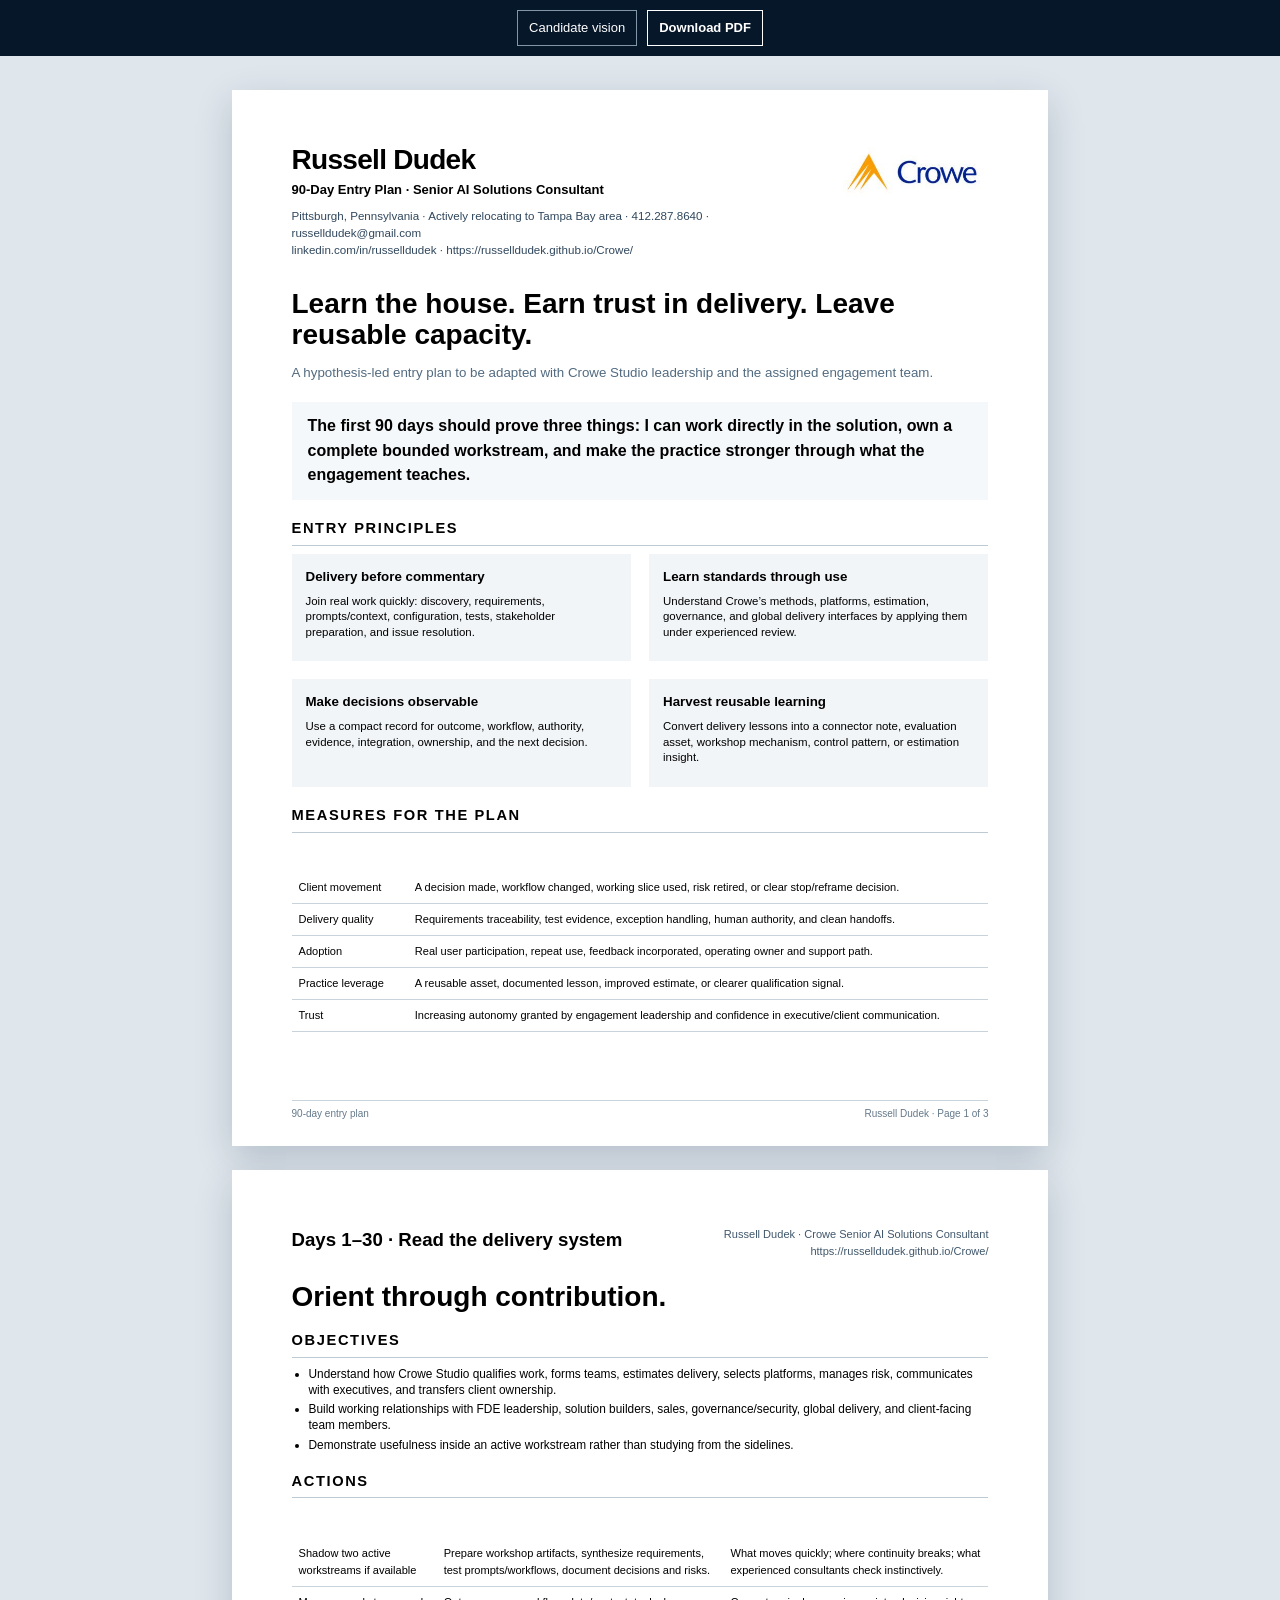
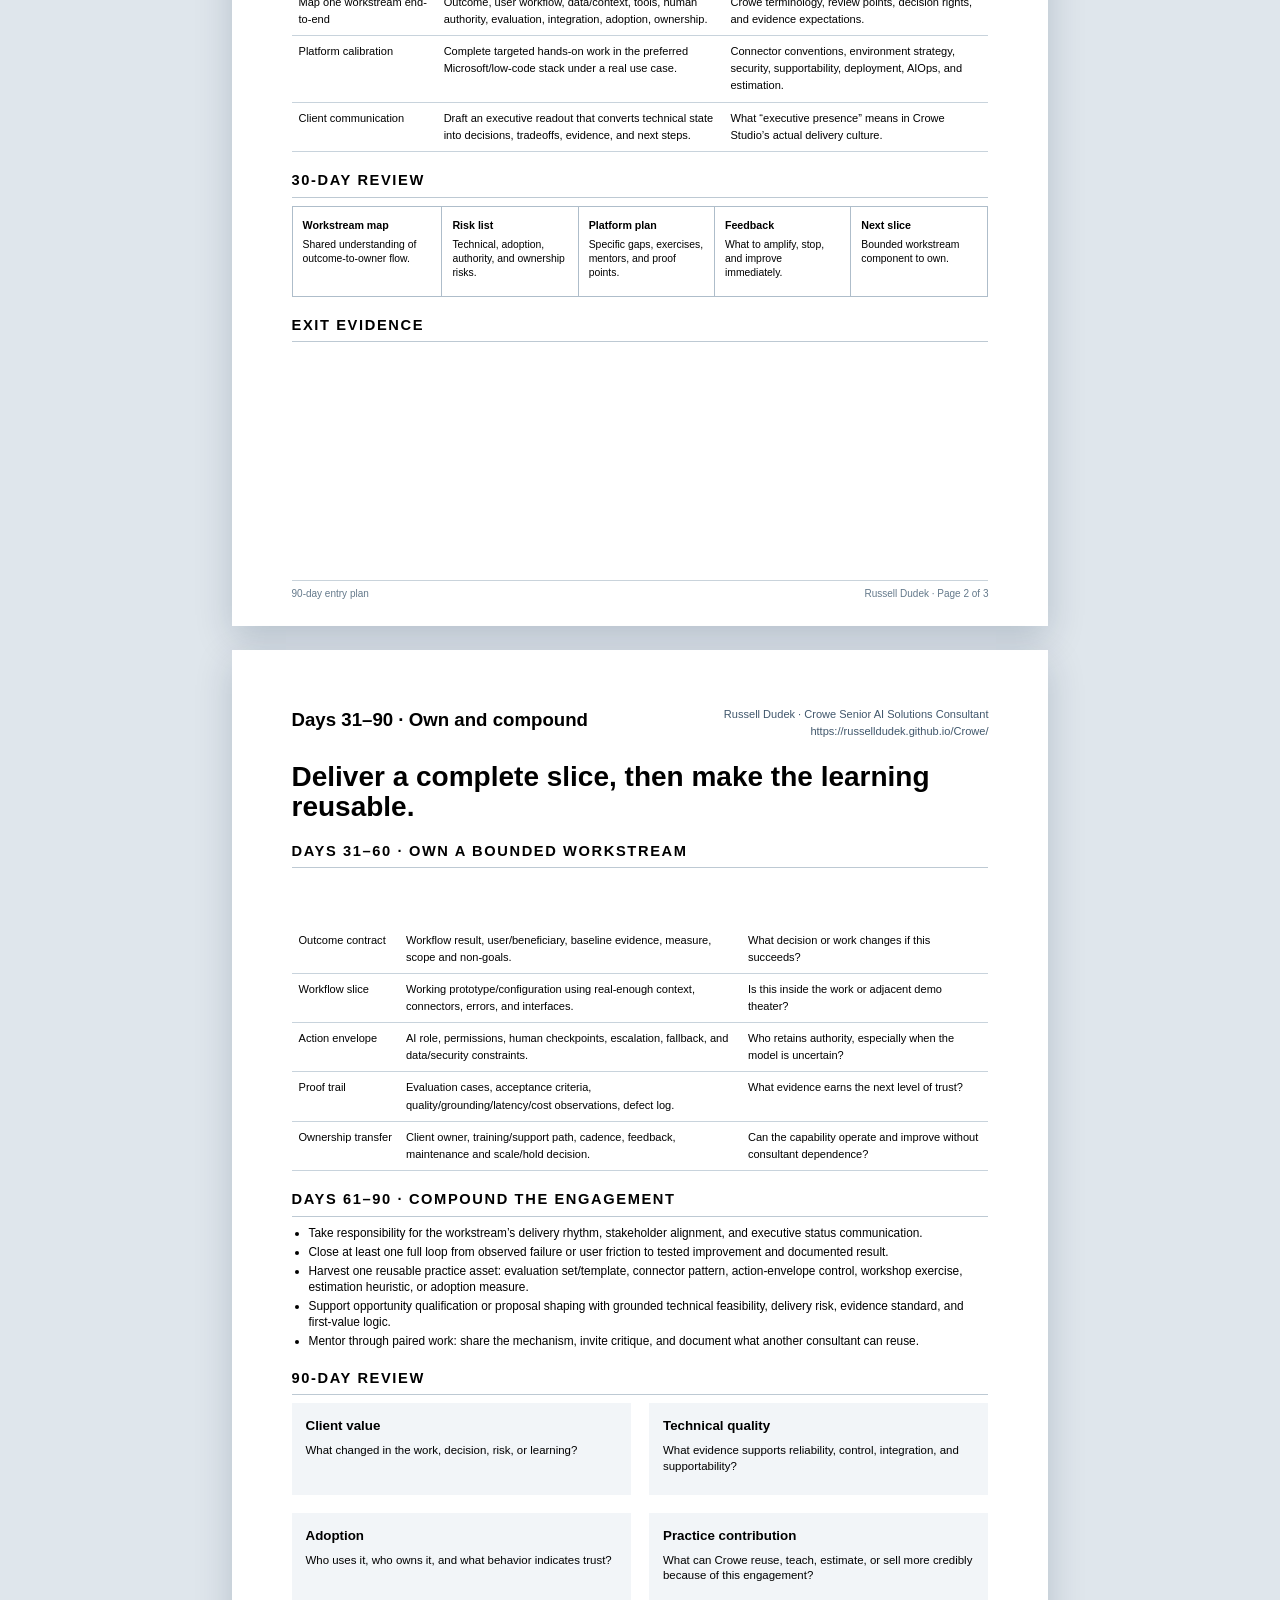
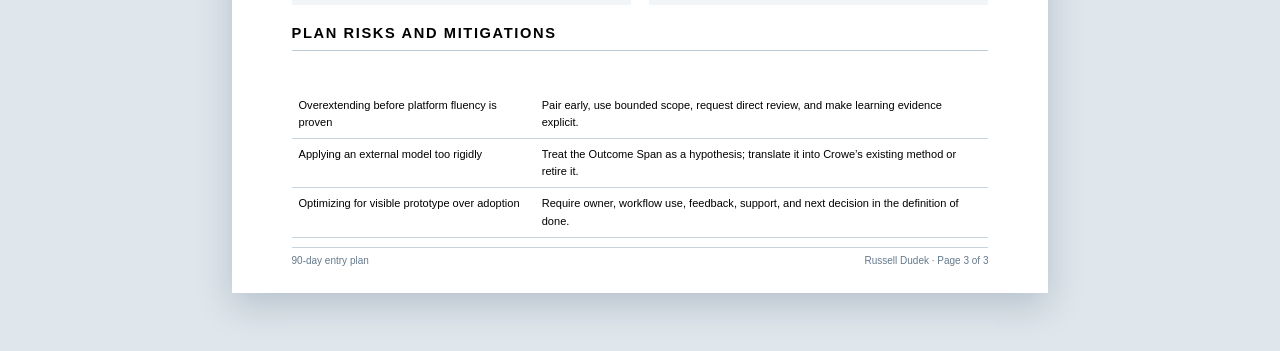
==== 90-day-plan.html @ af426964 "Publish 90-day entry plan" ====
<!doctype html><html lang="en"><head><meta charset="utf-8"><meta name="viewport" content="width=device-width,initial-scale=1"><title>Crowe 90-Day Entry Plan · Russell Dudek</title><link rel="stylesheet" href="styles.css"></head><body class="doc-body"><nav class="doc-actions" aria-label="Document actions"><a href="index.html">Candidate vision</a><a class="primary" href="docs/Russell-Dudek-Crowe-90-Day-Plan.pdf" download>Download PDF</a></nav><main class="document-stack"><section class="print-page page-dark-corner"><header class="doc-header"><div><div class="doc-name">Russell Dudek</div><div class="doc-identity">90-Day Entry Plan · Senior AI Solutions Consultant</div><div class="doc-contact">Pittsburgh, Pennsylvania · Actively relocating to Tampa Bay area · <a href="tel:+14122878640">412.287.8640</a> · <a href="mailto:russelldudek@gmail.com">russelldudek@gmail.com</a><br><a href="https://www.linkedin.com/in/russelldudek">linkedin.com/in/russelldudek</a> · <a href="https://russelldudek.github.io/Crowe/">https://russelldudek.github.io/Crowe/</a></div></div><img class="doc-logo" src="assets/brand/crowe-wordmark.svg" alt="Crowe"></header><h1 class="document-title">Learn the house. Earn trust in delivery. Leave reusable capacity.</h1><p class="document-subtitle">A hypothesis-led entry plan to be adapted with Crowe Studio leadership and the assigned engagement team.</p><div class="pull-quote">The first 90 days should prove three things: I can work directly in the solution, own a complete bounded workstream, and make the practice stronger through what the engagement teaches.</div><section class="doc-section"><h2>Entry principles</h2><div class="brief-grid"><div class="brief-card"><h3>Delivery before commentary</h3><p>Join real work quickly: discovery, requirements, prompts/context, configuration, tests, stakeholder preparation, and issue resolution.</p></div><div class="brief-card"><h3>Learn standards through use</h3><p>Understand Crowe’s methods, platforms, estimation, governance, and global delivery interfaces by applying them under experienced review.</p></div><div class="brief-card"><h3>Make decisions observable</h3><p>Use a compact record for outcome, workflow, authority, evidence, integration, ownership, and the next decision.</p></div><div class="brief-card"><h3>Harvest reusable learning</h3><p>Convert delivery lessons into a connector note, evaluation asset, workshop mechanism, control pattern, or estimation insight.</p></div></div></section><section class="doc-section"><h2>Measures for the plan</h2><table class="doc-table"><tr><th>Measure category</th><th>What I would seek to observe</th></tr><tr><td>Client movement</td><td>A decision made, workflow changed, working slice used, risk retired, or clear stop/reframe decision.</td></tr><tr><td>Delivery quality</td><td>Requirements traceability, test evidence, exception handling, human authority, and clean handoffs.</td></tr><tr><td>Adoption</td><td>Real user participation, repeat use, feedback incorporated, operating owner and support path.</td></tr><tr><td>Practice leverage</td><td>A reusable asset, documented lesson, improved estimate, or clearer qualification signal.</td></tr><tr><td>Trust</td><td>Increasing autonomy granted by engagement leadership and confidence in executive/client communication.</td></tr></table></section><footer class="page-footer"><span>90-day entry plan</span><span>Russell Dudek · Page 1 of 3</span></footer></section><section class="print-page"><div class="continuation-header"><strong>Days 1–30 · Read the delivery system</strong><span>Russell Dudek · Crowe Senior AI Solutions Consultant<br>https://russelldudek.github.io/Crowe/</span></div><h1 class="document-title">Orient through contribution.</h1><section class="doc-section"><h2>Objectives</h2><ul><li>Understand how Crowe Studio qualifies work, forms teams, estimates delivery, selects platforms, manages risk, communicates with executives, and transfers client ownership.</li><li>Build working relationships with FDE leadership, solution builders, sales, governance/security, global delivery, and client-facing team members.</li><li>Demonstrate usefulness inside an active workstream rather than studying from the sidelines.</li></ul></section><section class="doc-section"><h2>Actions</h2><table class="doc-table"><tr><th>Work</th><th>Direct contribution</th><th>Learning captured</th></tr><tr><td>Shadow two active workstreams if available</td><td>Prepare workshop artifacts, synthesize requirements, test prompts/workflows, document decisions and risks.</td><td>What moves quickly; where continuity breaks; what experienced consultants check instinctively.</td></tr><tr><td>Map one workstream end-to-end</td><td>Outcome, user workflow, data/context, tools, human authority, evaluation, integration, adoption, ownership.</td><td>Crowe terminology, review points, decision rights, and evidence expectations.</td></tr><tr><td>Platform calibration</td><td>Complete targeted hands-on work in the preferred Microsoft/low-code stack under a real use case.</td><td>Connector conventions, environment strategy, security, supportability, deployment, AIOps, and estimation.</td></tr><tr><td>Client communication</td><td>Draft an executive readout that converts technical state into decisions, tradeoffs, evidence, and next steps.</td><td>What “executive presence” means in Crowe Studio’s actual delivery culture.</td></tr></table></section><section class="doc-section"><h2>30-day review</h2><div class="artifact-check"><div><strong>Workstream map</strong><p>Shared understanding of outcome-to-owner flow.</p></div><div><strong>Risk list</strong><p>Technical, adoption, authority, and ownership risks.</p></div><div><strong>Platform plan</strong><p>Specific gaps, exercises, mentors, and proof points.</p></div><div><strong>Feedback</strong><p>What to amplify, stop, and improve immediately.</p></div><div><strong>Next slice</strong><p>Bounded workstream component to own.</p></div></div></section><section class="doc-section"><h2>Exit evidence</h2><div class="decision-box"><strong>Ready to own a bounded slice.</strong><p>Engagement leadership agrees on scope, quality bar, stakeholders, platform support, evidence, and decision cadence.</p></div></section><footer class="page-footer"><span>90-day entry plan</span><span>Russell Dudek · Page 2 of 3</span></footer></section><section class="print-page plan-final"><div class="continuation-header"><strong>Days 31–90 · Own and compound</strong><span>Russell Dudek · Crowe Senior AI Solutions Consultant<br>https://russelldudek.github.io/Crowe/</span></div><h1 class="document-title">Deliver a complete slice, then make the learning reusable.</h1><section class="doc-section"><h2>Days 31–60 · Own a bounded workstream</h2><table class="doc-table"><tr><th>Outcome Span element</th><th>Deliverable</th><th>Review question</th></tr><tr><td>Outcome contract</td><td>Workflow result, user/beneficiary, baseline evidence, measure, scope and non-goals.</td><td>What decision or work changes if this succeeds?</td></tr><tr><td>Workflow slice</td><td>Working prototype/configuration using real-enough context, connectors, errors, and interfaces.</td><td>Is this inside the work or adjacent demo theater?</td></tr><tr><td>Action envelope</td><td>AI role, permissions, human checkpoints, escalation, fallback, and data/security constraints.</td><td>Who retains authority, especially when the model is uncertain?</td></tr><tr><td>Proof trail</td><td>Evaluation cases, acceptance criteria, quality/grounding/latency/cost observations, defect log.</td><td>What evidence earns the next level of trust?</td></tr><tr><td>Ownership transfer</td><td>Client owner, training/support path, cadence, feedback, maintenance and scale/hold decision.</td><td>Can the capability operate and improve without consultant dependence?</td></tr></table></section><section class="doc-section"><h2>Days 61–90 · Compound the engagement</h2><ul><li>Take responsibility for the workstream’s delivery rhythm, stakeholder alignment, and executive status communication.</li><li>Close at least one full loop from observed failure or user friction to tested improvement and documented result.</li><li>Harvest one reusable practice asset: evaluation set/template, connector pattern, action-envelope control, workshop exercise, estimation heuristic, or adoption measure.</li><li>Support opportunity qualification or proposal shaping with grounded technical feasibility, delivery risk, evidence standard, and first-value logic.</li><li>Mentor through paired work: share the mechanism, invite critique, and document what another consultant can reuse.</li></ul></section><section class="doc-section"><h2>90-day review</h2><div class="brief-grid"><div class="brief-card"><h3>Client value</h3><p>What changed in the work, decision, risk, or learning?</p></div><div class="brief-card"><h3>Technical quality</h3><p>What evidence supports reliability, control, integration, and supportability?</p></div><div class="brief-card"><h3>Adoption</h3><p>Who uses it, who owns it, and what behavior indicates trust?</p></div><div class="brief-card"><h3>Practice contribution</h3><p>What can Crowe reuse, teach, estimate, or sell more credibly because of this engagement?</p></div></div></section><section class="doc-section"><h2>Plan risks and mitigations</h2><table class="doc-table"><tr><th>Risk</th><th>Mitigation</th></tr><tr><td>Overextending before platform fluency is proven</td><td>Pair early, use bounded scope, request direct review, and make learning evidence explicit.</td></tr><tr><td>Applying an external model too rigidly</td><td>Treat the Outcome Span as a hypothesis; translate it into Crowe’s existing method or retire it.</td></tr><tr><td>Optimizing for visible prototype over adoption</td><td>Require owner, workflow use, feedback, support, and next decision in the definition of done.</td></tr></table></section><footer class="page-footer"><span>90-day entry plan</span><span>Russell Dudek · Page 3 of 3</span></footer></section></main></body></html>
---- styles.css ----
:root{--d:var(--crowe-indigo-dark);--a:var(--crowe-amber-core);--i:var(--crowe-indigo-core);--s:var(--campaign-signal);--m:var(--muted);--l:var(--line)}@import url('brand-tokens.css');*{box-sizing:border-box}html{scroll-behavior:smooth}body{margin:0;font-family:"Helvetica Neue",Helvetica,Arial,sans-serif;color:var(--ink);background:var(--paper);line-height:1.55}a{color:inherit}img{max-width:100%}button,a{outline-offset:4px}.sr-only{position:absolute;width:1px;height:1px;padding:0;margin:-1px;overflow:hidden;clip:rect(0,0,0,0);white-space:nowrap;border:0}.site-header{position:sticky;top:0;z-index:20;background:rgba(1,30,65,.96);color:#fff;border-bottom:1px solid rgba(255,255,255,.14)}.header-inner{max-width:1180px;margin:auto;display:flex;align-items:center;justify-content:space-between;padding:14px 24px;gap:24px}.brand-mini{display:flex;align-items:center;gap:12px;text-decoration:none;font-weight:700}.brand-mini img{width:116px;height:40px;object-fit:contain;background:#fff;padding:5px}.brand-mini span{font-size:12px;letter-spacing:.08em;text-transform:uppercase;color:#dbe7f1}.nav-toggle{display:none;background:none;border:1px solid rgba(255,255,255,.35);color:#fff;padding:8px 10px;font:inherit}.site-nav{display:flex;gap:20px;align-items:center}.site-nav a{text-decoration:none;font-size:14px;color:#e8f0f7}.site-nav a:hover,.site-nav a:focus{color:var(--a)}.hero{background:var(--d);color:#fff;min-height:720px;position:relative;overflow:hidden}.hero:before{content:"";position:absolute;inset:0;background:linear-gradient(115deg,rgba(84,192,232,.08),transparent 45%),repeating-linear-gradient(135deg,transparent 0 70px,rgba(255,255,255,.025) 70px 72px)}.hero-inner{position:relative;max-width:1180px;margin:auto;padding:58px 24px 82px;display:grid;grid-template-columns:1fr 1.18fr;gap:66px;align-items:center}.company-lockup{display:inline-flex;align-items:center;gap:16px;background:#fff;padding:10px 14px 10px 10px;color:var(--d);margin-bottom:34px}.company-lockup img{width:156px;height:52px;object-fit:contain}.company-lockup small{display:block;border-left:1px solid #d9e1e7;padding-left:16px;max-width:170px;font-size:11px;line-height:1.3;text-transform:uppercase;letter-spacing:.08em}.hero h1{font-size:clamp(44px,5.5vw,78px);line-height:.98;letter-spacing:-.045em;margin:0 0 24px;max-width:750px}.hero h1 em{font-style:normal;color:var(--a)}.hero-lead{font-size:20px;max-width:660px;color:#dfeaf3;margin:0 0 30px}.hero-thesis{border-left:4px solid var(--a);padding:2px 0 2px 20px;font-weight:700;max-width:600px}.hero-cue{display:inline-flex;margin-top:32px;text-decoration:none;border-bottom:2px solid var(--a);padding-bottom:5px;font-weight:700}.hero-cue:hover{color:var(--a)}.span-scene{position:relative;min-height:470px;padding:28px 12px 24px}.span-title{font-size:12px;letter-spacing:.16em;text-transform:uppercase;color:#9fb5c8;margin-bottom:40px}.bridge{position:relative;height:300px}.bridge-deck{position:absolute;left:3%;right:3%;top:104px;height:18px;background:var(--a);clip-path:polygon(0 40%,93% 0,100% 50%,93% 100%,0 60%);box-shadow:0 0 38px rgba(245,168,0,.28)}.bridge-deck:after{content:"Evidence travels with the work";position:absolute;left:18px;top:-31px;color:#fff;font-size:12px;letter-spacing:.05em}.bridge-foundation{position:absolute;left:8%;right:8%;bottom:35px;height:8px;background:#315172}.bridge-foundation:after{content:"Integration foundation:data · APIs · connectors · security";position:absolute;top:14px;left:0;right:0;text-align:center;color:#9fb5c8;font-size:11px}.pier{position:absolute;top:121px;width:18%;height:116px;border-left:4px solid var(--s);border-right:4px solid var(--s);clip-path:polygon(9% 0,91% 0,76% 100%,24% 100%);background:linear-gradient(90deg,rgba(142,230,207,.05),rgba(142,230,207,.16),rgba(142,230,207,.05));transition:.35s opacity,.35s filter,.35s background}.pier:before{content:"";position:absolute;left:0;right:0;top:18px;border-top:1px solid rgba(142,230,207,.5)}.pier strong{position:absolute;left:50%;transform:translateX(-50%);top:46px;font-size:12px;letter-spacing:.08em;text-transform:uppercase;white-space:nowrap}.pier-1{left:7%}.pier-2{left:29%}.pier-3{left:51%}.pier-4{left:73%}.signal{position:absolute;top:88px;left:3%;width:22px;height:22px;border-radius:50%;background:#fff;border:6px solid var(--a);box-shadow:0 0 0 6px rgba(245,168,0,.15);animation:crossSpan 8s cubic-bezier(.45,0,.2,1) infinite}.signal:after{content:"client value";position:absolute;left:-24px;top:-29px;width:80px;font-size:10px;color:#fff;text-align:center;letter-spacing:.05em}.span-caption{position:absolute;left:8%;right:8%;bottom:-8px;display:flex;justify-content:space-between;color:#d7e3ec;font-size:12px}.span-caption strong{color:var(--a)}@keyframes crossSpan{0%,8%{left:3%}23%{left:25%}43%{left:47%}63%{left:69%}83%,100%{left:93%}}.section{padding:96px 24px}.section.dark{background:var(--d);color:#fff}.section.mist{background:var(--mist)}.wrap{max-width:1180px;margin:auto}.section-kicker{font-size:12px;letter-spacing:.16em;text-transform:uppercase;color:var(--crowe-blue);font-weight:800;margin-bottom:14px}.dark .section-kicker{color:var(--a)}.section h2{font-size:clamp(34px,4.5vw,58px);line-height:1.05;letter-spacing:-.035em;margin:0 0 24px;max-width:900px}.section-intro{font-size:19px;max-width:800px;color:var(--m)}.dark .section-intro{color:#cbd9e5}.company-moment{margin-top:34px;max-width:930px;border-left:6px solid var(--a);background:#f4f7fa;padding:22px 24px}.company-moment strong{display:block;color:var(--i);font-size:18px;margin-bottom:6px}.company-moment p{margin:0;color:var(--m);font-size:16px}.moment-sources{display:flex;flex-wrap:wrap;gap:18px;margin-top:12px}.moment-sources a{font-size:13px;font-weight:800;color:var(--i)}.tension-line{display:grid;grid-template-columns:1.2fr 1fr 1fr;gap:0;margin-top:52px;border-top:1px solid var(--l)}.tension-line>div{padding:28px 28px 28px 0;border-bottom:1px solid var(--l)}.tension-line>div+div{padding-left:28px;border-left:1px solid var(--l)}.tension-line h3{font-size:18px;margin:0 0 7px}.tension-line p{margin:0;color:var(--m)}.tension-line .tension-result{font-weight:800;color:var(--i)}.span-lab{margin-top:50px;display:grid;grid-template-columns:300px 1fr;gap:48px;align-items:start}.scenario-list{display:grid;gap:10px}.scenario-list button{appearance:none;text-align:left;background:#fff;border:1px solid #9eb0bf;padding:16px 18px;font:700 15px/1.3 inherit;color:var(--ink);cursor:pointer}.scenario-list button[aria-pressed="true"]{border-color:var(--crowe-amber-dark);box-shadow:inset 5px 0 var(--a);background:#fff9ea}.scenario-list button:hover{border-color:var(--i)}.reset-button{margin-top:14px;background:none;border:0;padding:8px 0;text-decoration:underline;color:var(--i);cursor:pointer}.lab-stage{background:var(--d);color:#fff;padding:34px;min-height:430px;position:relative}.mini-bridge{height:210px;position:relative;margin:10px 0 20px}.mini-deck{position:absolute;left:2%;right:2%;top:54px;height:12px;background:var(--a);clip-path:polygon(0 40%,93% 0,100% 50%,93% 100%,0 60%)}.mini-pier{position:absolute;top:66px;width:16%;height:88px;border:3px solid var(--s);border-top:0;clip-path:polygon(10% 0,90% 0,74% 100%,26% 100%);transition:.35s all}.mini-pier span{position:absolute;top:28px;left:50%;transform:translateX(-50%);font-size:10px;text-transform:uppercase;white-space:nowrap}.mp1{left:8%}.mp2{left:30%}.mp3{left:52%}.mp4{left:74%}.mini-foundation{position:absolute;left:8%;right:8%;bottom:22px;height:5px;background:#3f5e7c}.mini-signal{position:absolute;top:47px;left:2%;width:18px;height:18px;border-radius:50%;background:#fff;border:5px solid var(--a);transition:.6s left}.lab-stage[data-state="baseline"] .mini-signal{left:92%}.lab-stage[data-state="speed"] .mini-signal{left:48%}.lab-stage[data-state="agent"] .mini-signal{left:68%}.lab-stage[data-state="orphan"] .mini-signal{left:80%}.lab-stage[data-state="legacy"] .mini-signal{left:24%}.lab-stage[data-state="speed"] .mp3,.lab-stage[data-state="speed"] .mp4,.lab-stage[data-state="agent"] .mp3,.lab-stage[data-state="orphan"] .mp4,.lab-stage[data-state="legacy"] .mini-foundation{opacity:.28;filter:grayscale(1)}.lab-stage[data-state="agent"] .mp3{border-color:var(--crowe-coral)}.lab-stage[data-state="orphan"] .mp4{border-color:var(--crowe-coral)}.decision-readout{border-top:1px solid rgba(255,255,255,.22);padding-top:22px;display:grid;grid-template-columns:150px 1fr;gap:22px}.decision-label{font-size:11px;letter-spacing:.12em;text-transform:uppercase;color:#a8bbcb}.decision-status{font-size:25px;font-weight:800;line-height:1.1;color:var(--a)}.decision-copy{margin-top:9px;color:#d6e1ea}.model-strip{display:grid;grid-template-columns:repeat(5,1fr);margin-top:54px;border:1px solid #365473}.model-strip>div{padding:26px 22px;min-height:190px;border-right:1px solid #365473}.model-strip>div:last-child{border-right:0}.model-strip span{display:block;color:var(--a);font-size:12px;letter-spacing:.12em;margin-bottom:12px}.model-strip h3{margin:0 0 10px;font-size:17px}.model-strip p{font-size:14px;color:#c8d6e1;margin:0}.evidence-trail{margin-top:55px}.evidence-item{display:grid;grid-template-columns:180px 1fr 220px;gap:34px;padding:31px 0;border-top:1px solid var(--l);align-items:start}.evidence-item:last-child{border-bottom:1px solid var(--l)}.evidence-item .org{font-size:22px;font-weight:800;color:var(--i)}.evidence-item .work{font-size:17px}.evidence-item .transfer{font-size:14px;color:var(--m);border-left:4px solid var(--a);padding-left:18px}.claim-note{margin-top:30px;font-size:14px;color:var(--m);max-width:820px}.timeline{display:grid;grid-template-columns:repeat(3,1fr);margin-top:55px}.phase{padding:30px;border-left:1px solid #aebdca;position:relative}.phase:first-child{border-left:0}.phase:before{content:"";position:absolute;top:0;left:29px;width:42px;height:7px;background:var(--a)}.phase .days{font-size:12px;letter-spacing:.14em;text-transform:uppercase;color:var(--crowe-blue);font-weight:800}.phase h3{font-size:24px;margin:18px 0 13px}.phase ul{padding-left:18px}.phase li{margin:8px 0}.phase .exit{margin-top:24px;padding-top:18px;border-top:1px solid #c3ced7;font-weight:700}.questions{counter-reset:q;margin-top:46px}.question{counter-increment:q;display:grid;grid-template-columns:74px 1fr;gap:20px;border-top:1px solid #365473;padding:26px 0}.question:before{content:counter(q,decimal-leading-zero);font-size:31px;color:var(--a);font-weight:800}.question p{margin:0;font-size:19px}.objection-band{display:grid;grid-template-columns:1fr 1.3fr;gap:50px;align-items:start;margin-top:48px}.objection-band .risk{font-size:26px;line-height:1.3;font-weight:800}.objection-band .answer{border-left:5px solid var(--a);padding-left:28px;color:#d5e1ea}.cta-row{display:flex;flex-wrap:wrap;gap:12px;margin-top:38px}.button{display:inline-flex;align-items:center;justify-content:center;text-decoration:none;background:var(--a);color:var(--d);font-weight:800;padding:13px 18px;border:2px solid var(--a)}.button.secondary{background:transparent;color:#fff;border-color:#fff}.button.light-secondary{background:transparent;color:var(--d);border-color:var(--d)}.button:hover{transform:translateY(-1px)}.site-footer{background:#07172a;color:#c9d5df;padding:44px 24px}.footer-inner{max-width:1180px;margin:auto;display:grid;grid-template-columns:1fr auto;gap:30px}.footer-inner p{margin:0;max-width:800px;font-size:13px}.footer-links{display:flex;gap:18px;align-items:flex-start}.footer-links a{color:#fff}.doc-body{background:#dfe6ec}.doc-actions{position:sticky;top:0;z-index:20;background:#07172a;color:#fff;display:flex;justify-content:center;gap:10px;padding:10px 18px}.doc-actions a{font-size:13px;text-decoration:none;border:1px solid #8196a8;padding:7px 11px}.doc-actions a.primary{background:var(--a);border-color:var(--a);color:var(--d);font-weight:800}.document-stack{padding:34px 20px}.print-page{width:8.5in;min-height:11in;margin:0 auto 24px;background:#fff;box-shadow:0 12px 35px rgba(1,30,65,.19);position:relative;padding:.58in .62in .58in}.print-page.page-dark-corner:before{content:"";position:absolute;right:0;top:0;width:1.18in;height:1.18in;background:var(--d);clip-path:polygon(100% 0,100% 100%,0 0)}.doc-header{display:grid;grid-template-columns:1fr 155px;gap:22px;align-items:start;border-bottom:3px solid var(--d);padding-bottom:13px;margin-bottom:18px}.doc-name{font-size:28px;line-height:1;font-weight:900;letter-spacing:-.025em;color:var(--d)}.doc-identity{font-size:13px;font-weight:800;margin-top:6px;color:var(--i)}.doc-contact{font-size:8.7pt;line-height:1.45;margin-top:8px;color:#30475d}.doc-contact a{text-decoration:none}.doc-logo{width:145px;height:52px;object-fit:contain;justify-self:end}.doc-section{margin-top:17px}.doc-section h2{font-size:11pt;letter-spacing:.11em;text-transform:uppercase;color:var(--i);margin:0 0 8px;padding-bottom:5px;border-bottom:1px solid #bdc9d3}.doc-section h3{font-size:10.4pt;margin:0 0 4px}.doc-section p,.doc-section li{font-size:8.9pt;line-height:1.36}.doc-section p{margin:4px 0 8px}.doc-section ul{margin:5px 0 0;padding-left:17px}.doc-section li{margin:3px 0}.resume-summary{display:grid;grid-template-columns:1.55fr .8fr;gap:24px}.resume-summary .profile{font-size:9.3pt;line-height:1.44;margin:0}.capability-list{display:grid;grid-template-columns:1fr 1fr;gap:5px 10px}.capability-list span{font-size:8.3pt;font-weight:800;border-left:3px solid var(--a);padding-left:7px}.role-head{display:flex;justify-content:space-between;gap:15px;align-items:baseline}.role-title{font-size:10.5pt;font-weight:900}.role-meta{font-size:8.5pt;color:#445d72}.continuation-header{display:flex;justify-content:space-between;gap:14px;border-bottom:2px solid var(--d);padding-bottom:8px;margin-bottom:14px}.continuation-header strong{font-size:14pt;color:var(--d)}.continuation-header span{font-size:8.3pt;color:#40576c;text-align:right}.two-col{display:grid;grid-template-columns:1fr 1fr;gap:26px}.mini-grid{display:grid;grid-template-columns:repeat(2,1fr);gap:8px 18px}.mini-grid div{font-size:8.6pt}.credential-row{display:flex;flex-wrap:wrap;gap:7px}.credential-row span{font-size:8pt;border:1px solid #aab8c4;padding:4px 7px}.page-footer{position:absolute;left:.62in;right:.62in;bottom:.26in;border-top:1px solid #c9d3db;padding-top:5px;display:flex;justify-content:space-between;font-size:7.5pt;color:#64798b}.document-title{font-size:21pt;line-height:1.08;margin:10px 0 5px;color:var(--d)}.document-subtitle{font-size:10pt;color:#526b80;margin-bottom:18px}.letter-body{font-size:10.1pt;line-height:1.52}.letter-body p{margin:0 0 11px}.letter-signature{margin-top:16px}.pull-quote{border-left:5px solid var(--a);padding:12px 16px;background:#f5f8fa;font-size:12pt;font-weight:800;color:var(--d)}.brief-grid{display:grid;grid-template-columns:1fr 1fr;gap:18px}.brief-card{border-top:4px solid var(--a);padding:13px 14px;background:#f2f5f8}.brief-card h3{margin:0 0 6px;font-size:10pt}.brief-card p,.brief-card li{font-size:8.6pt}.brief-card ul{padding-left:17px;margin:5px 0}.doc-table{width:100%;border-collapse:collapse;font-size:8.3pt}.doc-table th{background:var(--d);color:#fff;text-align:left;padding:7px}.doc-table td{border-bottom:1px solid #c8d3dc;padding:7px;vertical-align:top}.doc-diagram{margin:12px 0;background:var(--d);color:#fff;padding:18px}.doc-span-row{display:grid;grid-template-columns:repeat(5,1fr);gap:5px}.doc-span-row div{padding:10px 7px;background:#123b64;border-top:4px solid var(--a);font-size:7.8pt}.doc-span-row strong{display:block;font-size:8.5pt;margin-bottom:3px}.artifact-check{display:grid;grid-template-columns:1.1fr 1fr 1fr 1fr 1fr;gap:0;border:1px solid #aebdca}.artifact-check>div{padding:10px;border-right:1px solid #aebdca}.artifact-check>div:last-child{border-right:0}.artifact-check strong{font-size:8pt;display:block;color:var(--i)}.artifact-check p{font-size:7.8pt;margin:5px 0}.decision-box{background:var(--d);color:#fff;padding:15px;border-left:8px solid var(--a)}.decision-box strong{font-size:14pt}.source-list{font-size:7.6pt;line-height:1.35}.source-list li{margin:4px 0;word-break:break-word}@media print{@page{size:Letter;margin:0}.doc-actions{display:none!important}.doc-body{background:#fff}.document-stack{padding:0}.print-page{width:8.5in;height:11in;min-height:11in;margin:0;box-shadow:none;break-after:page;page-break-after:always;overflow:hidden}.print-page:last-child{break-after:auto;page-break-after:auto}a{color:inherit;text-decoration:none}}@media(max-width:900px){.site-nav{display:none;position:absolute;top:68px;left:0;right:0;background:var(--d);padding:20px 24px;flex-direction:column;align-items:flex-start}.site-nav.open{display:flex}.nav-toggle{display:block}.hero-inner{grid-template-columns:1fr;gap:28px}.span-scene{min-height:390px}.bridge{transform:scale(.92);transform-origin:center top}.tension-line{grid-template-columns:1fr}.tension-line>div+div{padding-left:0;border-left:0}.span-lab{grid-template-columns:1fr}.scenario-list{grid-template-columns:1fr 1fr}.model-strip{grid-template-columns:1fr 1fr}.model-strip>div{border-bottom:1px solid #365473}.evidence-item{grid-template-columns:1fr}.evidence-item .transfer{border-left:0;border-top:3px solid var(--a);padding:12px 0 0}.timeline{grid-template-columns:1fr}.phase{border-left:0;border-top:1px solid #aebdca}.objection-band{grid-template-columns:1fr}.footer-inner{grid-template-columns:1fr}.print-page{width:100%;min-height:auto;padding:32px 26px}.document-stack{padding:18px 10px}.doc-header{grid-template-columns:1fr}.doc-logo{justify-self:start}.page-footer{position:static;margin-top:25px}.resume-summary,.two-col,.brief-grid{grid-template-columns:1fr}.doc-actions{flex-wrap:wrap;position:relative}}@media(max-width:560px){.header-inner{padding:10px 14px}.brand-mini span{display:none}.hero-inner,.section{padding-left:18px;padding-right:18px}.hero h1{font-size:44px}.company-lockup{display:grid}.company-lockup small{border-left:0;border-top:1px solid #d9e1e7;padding:8px 0 0}.scenario-list{grid-template-columns:1fr}.lab-stage{padding:24px 14px}.mini-bridge{transform:scale(.84);transform-origin:center top;margin-bottom:-5px}.decision-readout{grid-template-columns:1fr}.model-strip{grid-template-columns:1fr}.span-scene{margin-left:-18px;margin-right:-18px}.bridge{transform:scale(.72);transform-origin:center top}.span-caption{font-size:10px}.artifact-check,.doc-span-row{grid-template-columns:1fr}.artifact-check>div{border-right:0;border-bottom:1px solid #aebdca}.doc-contact{font-size:8.4pt}}@media(prefers-reduced-motion:reduce){html{scroll-behavior:auto}.signal{animation:none;left:93%}.button{transition:none}.mini-signal,.mini-pier{transition:none}}@media print{.print-page{padding:.48in .58in .48in}.doc-section{margin-top:14px}.doc-section h2{margin-bottom:6px;padding-bottom:4px}.doc-section p,.doc-section li{font-size:8.6pt;line-height:1.31}.letter-body{font-size:9.65pt;line-height:1.43}.letter-body p{margin-bottom:9px}.worksheet .doc-table td{padding:5px}.worksheet .artifact-check>div{padding:7px}.worksheet .artifact-check p{margin:3px 0;font-size:7.3pt}.worksheet .decision-box{padding:11px}}@media print{.brief-model .doc-section{margin-top:10px}.brief-model .doc-table td,.brief-model .doc-table th{padding:5px;font-size:7.8pt}.brief-model .brief-card{padding:10px}.brief-model .doc-diagram{padding:14px;margin:9px 0}.plan-final .doc-section{margin-top:10px}.plan-final .doc-section p,.plan-final .doc-section li{font-size:8pt;line-height:1.22}.plan-final .doc-table td,.plan-final .doc-table th{padding:5px;font-size:7.7pt}.plan-final .brief-card{padding:9px}}.resume-fit{display:grid;grid-template-columns:repeat(3,1fr);border-top:1px solid #bdc9d3;border-bottom:1px solid #bdc9d3}.resume-fit>div{padding:8px 10px;border-right:1px solid #bdc9d3}.resume-fit>div:last-child{border-right:0}.resume-fit strong{display:block;color:var(--i);font-size:8.2pt;margin-bottom:3px}.resume-fit span{display:block;font-size:7.8pt;line-height:1.25;color:#40576c}
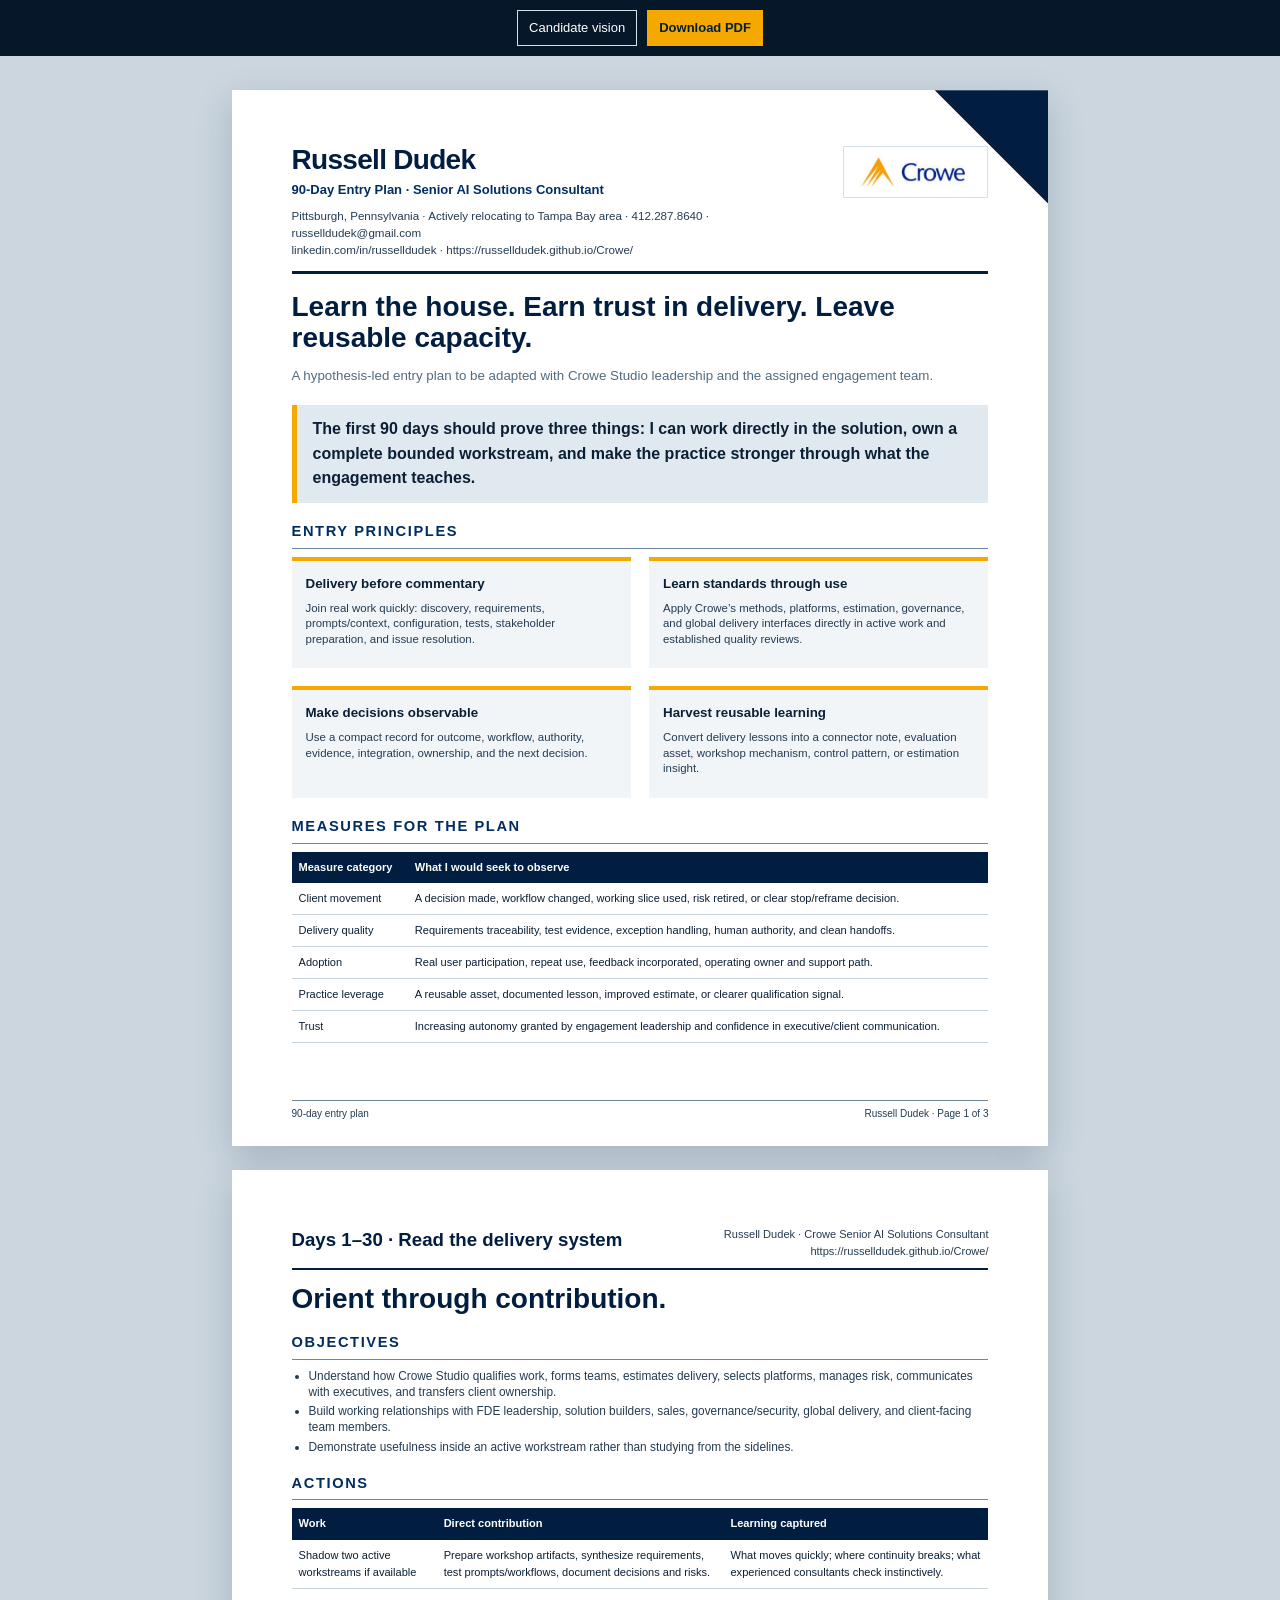
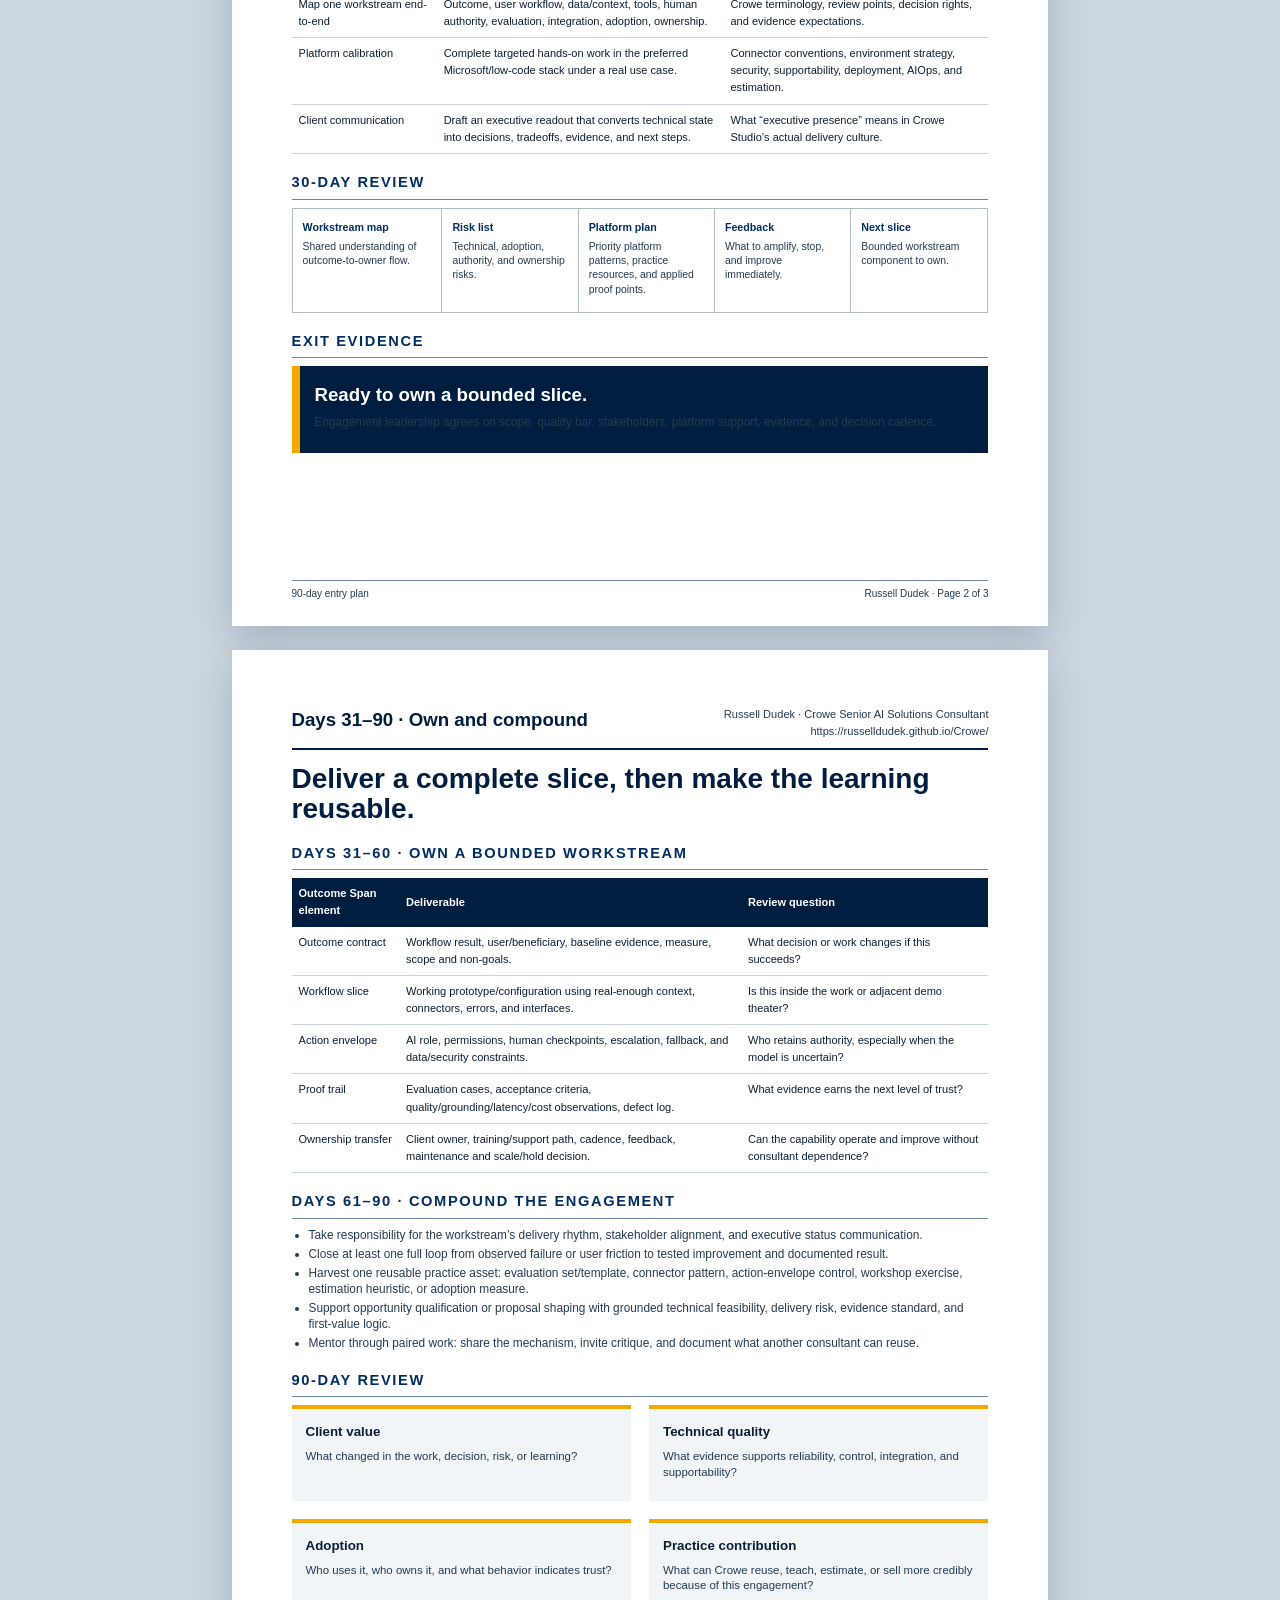
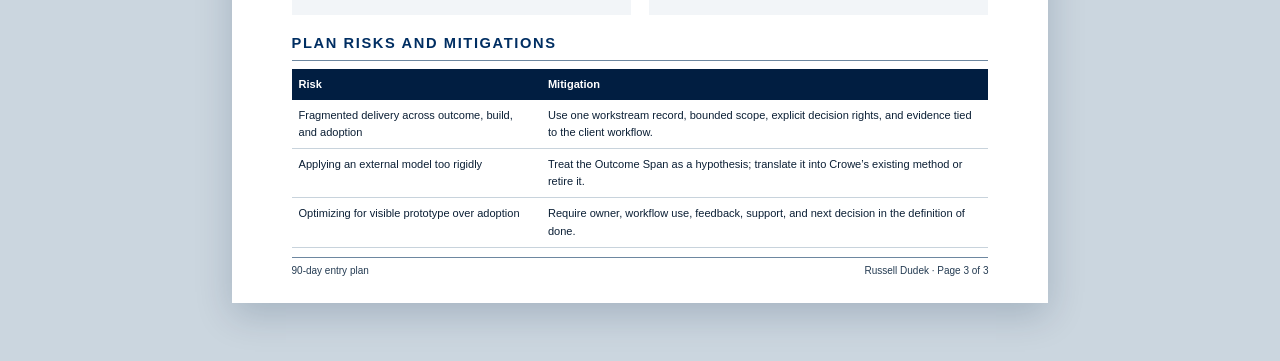
==== commit 0d2aa06a: "Refresh candidate campaign artifacts" ====
--- a/90-day-plan.html
+++ b/90-day-plan.html
@@ -1 +1 @@
-<!doctype html><html lang="en"><head><meta charset="utf-8"><meta name="viewport" content="width=device-width,initial-scale=1"><title>Crowe 90-Day Entry Plan · Russell Dudek</title><link rel="stylesheet" href="styles.css"></head><body class="doc-body"><nav class="doc-actions" aria-label="Document actions"><a href="index.html">Candidate vision</a><a class="primary" href="docs/Russell-Dudek-Crowe-90-Day-Plan.pdf" download>Download PDF</a></nav><main class="document-stack"><section class="print-page page-dark-corner"><header class="doc-header"><div><div class="doc-name">Russell Dudek</div><div class="doc-identity">90-Day Entry Plan · Senior AI Solutions Consultant</div><div class="doc-contact">Pittsburgh, Pennsylvania · Actively relocating to Tampa Bay area · <a href="tel:+14122878640">412.287.8640</a> · <a href="mailto:russelldudek@gmail.com">russelldudek@gmail.com</a><br><a href="https://www.linkedin.com/in/russelldudek">linkedin.com/in/russelldudek</a> · <a href="https://russelldudek.github.io/Crowe/">https://russelldudek.github.io/Crowe/</a></div></div><img class="doc-logo" src="assets/brand/crowe-wordmark.svg" alt="Crowe"></header><h1 class="document-title">Learn the house. Earn trust in delivery. Leave reusable capacity.</h1><p class="document-subtitle">A hypothesis-led entry plan to be adapted with Crowe Studio leadership and the assigned engagement team.</p><div class="pull-quote">The first 90 days should prove three things: I can work directly in the solution, own a complete bounded workstream, and make the practice stronger through what the engagement teaches.</div><section class="doc-section"><h2>Entry principles</h2><div class="brief-grid"><div class="brief-card"><h3>Delivery before commentary</h3><p>Join real work quickly: discovery, requirements, prompts/context, configuration, tests, stakeholder preparation, and issue resolution.</p></div><div class="brief-card"><h3>Learn standards through use</h3><p>Understand Crowe’s methods, platforms, estimation, governance, and global delivery interfaces by applying them under experienced review.</p></div><div class="brief-card"><h3>Make decisions observable</h3><p>Use a compact record for outcome, workflow, authority, evidence, integration, ownership, and the next decision.</p></div><div class="brief-card"><h3>Harvest reusable learning</h3><p>Convert delivery lessons into a connector note, evaluation asset, workshop mechanism, control pattern, or estimation insight.</p></div></div></section><section class="doc-section"><h2>Measures for the plan</h2><table class="doc-table"><tr><th>Measure category</th><th>What I would seek to observe</th></tr><tr><td>Client movement</td><td>A decision made, workflow changed, working slice used, risk retired, or clear stop/reframe decision.</td></tr><tr><td>Delivery quality</td><td>Requirements traceability, test evidence, exception handling, human authority, and clean handoffs.</td></tr><tr><td>Adoption</td><td>Real user participation, repeat use, feedback incorporated, operating owner and support path.</td></tr><tr><td>Practice leverage</td><td>A reusable asset, documented lesson, improved estimate, or clearer qualification signal.</td></tr><tr><td>Trust</td><td>Increasing autonomy granted by engagement leadership and confidence in executive/client communication.</td></tr></table></section><footer class="page-footer"><span>90-day entry plan</span><span>Russell Dudek · Page 1 of 3</span></footer></section><section class="print-page"><div class="continuation-header"><strong>Days 1–30 · Read the delivery system</strong><span>Russell Dudek · Crowe Senior AI Solutions Consultant<br>https://russelldudek.github.io/Crowe/</span></div><h1 class="document-title">Orient through contribution.</h1><section class="doc-section"><h2>Objectives</h2><ul><li>Understand how Crowe Studio qualifies work, forms teams, estimates delivery, selects platforms, manages risk, communicates with executives, and transfers client ownership.</li><li>Build working relationships with FDE leadership, solution builders, sales, governance/security, global delivery, and client-facing team members.</li><li>Demonstrate usefulness inside an active workstream rather than studying from the sidelines.</li></ul></section><section class="doc-section"><h2>Actions</h2><table class="doc-table"><tr><th>Work</th><th>Direct contribution</th><th>Learning captured</th></tr><tr><td>Shadow two active workstreams if available</td><td>Prepare workshop artifacts, synthesize requirements, test prompts/workflows, document decisions and risks.</td><td>What moves quickly; where continuity breaks; what experienced consultants check instinctively.</td></tr><tr><td>Map one workstream end-to-end</td><td>Outcome, user workflow, data/context, tools, human authority, evaluation, integration, adoption, ownership.</td><td>Crowe terminology, review points, decision rights, and evidence expectations.</td></tr><tr><td>Platform calibration</td><td>Complete targeted hands-on work in the preferred Microsoft/low-code stack under a real use case.</td><td>Connector conventions, environment strategy, security, supportability, deployment, AIOps, and estimation.</td></tr><tr><td>Client communication</td><td>Draft an executive readout that converts technical state into decisions, tradeoffs, evidence, and next steps.</td><td>What “executive presence” means in Crowe Studio’s actual delivery culture.</td></tr></table></section><section class="doc-section"><h2>30-day review</h2><div class="artifact-check"><div><strong>Workstream map</strong><p>Shared understanding of outcome-to-owner flow.</p></div><div><strong>Risk list</strong><p>Technical, adoption, authority, and ownership risks.</p></div><div><strong>Platform plan</strong><p>Specific gaps, exercises, mentors, and proof points.</p></div><div><strong>Feedback</strong><p>What to amplify, stop, and improve immediately.</p></div><div><strong>Next slice</strong><p>Bounded workstream component to own.</p></div></div></section><section class="doc-section"><h2>Exit evidence</h2><div class="decision-box"><strong>Ready to own a bounded slice.</strong><p>Engagement leadership agrees on scope, quality bar, stakeholders, platform support, evidence, and decision cadence.</p></div></section><footer class="page-footer"><span>90-day entry plan</span><span>Russell Dudek · Page 2 of 3</span></footer></section><section class="print-page plan-final"><div class="continuation-header"><strong>Days 31–90 · Own and compound</strong><span>Russell Dudek · Crowe Senior AI Solutions Consultant<br>https://russelldudek.github.io/Crowe/</span></div><h1 class="document-title">Deliver a complete slice, then make the learning reusable.</h1><section class="doc-section"><h2>Days 31–60 · Own a bounded workstream</h2><table class="doc-table"><tr><th>Outcome Span element</th><th>Deliverable</th><th>Review question</th></tr><tr><td>Outcome contract</td><td>Workflow result, user/beneficiary, baseline evidence, measure, scope and non-goals.</td><td>What decision or work changes if this succeeds?</td></tr><tr><td>Workflow slice</td><td>Working prototype/configuration using real-enough context, connectors, errors, and interfaces.</td><td>Is this inside the work or adjacent demo theater?</td></tr><tr><td>Action envelope</td><td>AI role, permissions, human checkpoints, escalation, fallback, and data/security constraints.</td><td>Who retains authority, especially when the model is uncertain?</td></tr><tr><td>Proof trail</td><td>Evaluation cases, acceptance criteria, quality/grounding/latency/cost observations, defect log.</td><td>What evidence earns the next level of trust?</td></tr><tr><td>Ownership transfer</td><td>Client owner, training/support path, cadence, feedback, maintenance and scale/hold decision.</td><td>Can the capability operate and improve without consultant dependence?</td></tr></table></section><section class="doc-section"><h2>Days 61–90 · Compound the engagement</h2><ul><li>Take responsibility for the workstream’s delivery rhythm, stakeholder alignment, and executive status communication.</li><li>Close at least one full loop from observed failure or user friction to tested improvement and documented result.</li><li>Harvest one reusable practice asset: evaluation set/template, connector pattern, action-envelope control, workshop exercise, estimation heuristic, or adoption measure.</li><li>Support opportunity qualification or proposal shaping with grounded technical feasibility, delivery risk, evidence standard, and first-value logic.</li><li>Mentor through paired work: share the mechanism, invite critique, and document what another consultant can reuse.</li></ul></section><section class="doc-section"><h2>90-day review</h2><div class="brief-grid"><div class="brief-card"><h3>Client value</h3><p>What changed in the work, decision, risk, or learning?</p></div><div class="brief-card"><h3>Technical quality</h3><p>What evidence supports reliability, control, integration, and supportability?</p></div><div class="brief-card"><h3>Adoption</h3><p>Who uses it, who owns it, and what behavior indicates trust?</p></div><div class="brief-card"><h3>Practice contribution</h3><p>What can Crowe reuse, teach, estimate, or sell more credibly because of this engagement?</p></div></div></section><section class="doc-section"><h2>Plan risks and mitigations</h2><table class="doc-table"><tr><th>Risk</th><th>Mitigation</th></tr><tr><td>Overextending before platform fluency is proven</td><td>Pair early, use bounded scope, request direct review, and make learning evidence explicit.</td></tr><tr><td>Applying an external model too rigidly</td><td>Treat the Outcome Span as a hypothesis; translate it into Crowe’s existing method or retire it.</td></tr><tr><td>Optimizing for visible prototype over adoption</td><td>Require owner, workflow use, feedback, support, and next decision in the definition of done.</td></tr></table></section><footer class="page-footer"><span>90-day entry plan</span><span>Russell Dudek · Page 3 of 3</span></footer></section></main></body></html>+<!doctype html><html lang="en"><head><meta charset="utf-8"><meta name="viewport" content="width=device-width,initial-scale=1"><title>Crowe 90-Day Entry Plan · Russell Dudek</title><link rel="stylesheet" href="styles.css"></head><body class="doc-body"><nav class="doc-actions" aria-label="Document actions"><a href="index.html">Candidate vision</a><a class="primary" href="docs/Russell-Dudek-Crowe-90-Day-Plan.pdf" download>Download PDF</a></nav><main class="document-stack"><section class="print-page page-dark-corner"><header class="doc-header"><div><div class="doc-name">Russell Dudek</div><div class="doc-identity">90-Day Entry Plan · Senior AI Solutions Consultant</div><div class="doc-contact">Pittsburgh, Pennsylvania · Actively relocating to Tampa Bay area · <a href="tel:+14122878640">412.287.8640</a> · <a href="mailto:russelldudek@gmail.com">russelldudek@gmail.com</a><br><a href="https://www.linkedin.com/in/russelldudek">linkedin.com/in/russelldudek</a> · <a href="https://russelldudek.github.io/Crowe/">https://russelldudek.github.io/Crowe/</a></div></div><img class="doc-logo" src="assets/brand/crowe-wordmark.svg" alt="Crowe"></header><h1 class="document-title">Learn the house. Earn trust in delivery. Leave reusable capacity.</h1><p class="document-subtitle">A hypothesis-led entry plan to be adapted with Crowe Studio leadership and the assigned engagement team.</p><div class="pull-quote">The first 90 days should prove three things: I can work directly in the solution, own a complete bounded workstream, and make the practice stronger through what the engagement teaches.</div><section class="doc-section"><h2>Entry principles</h2><div class="brief-grid"><div class="brief-card"><h3>Delivery before commentary</h3><p>Join real work quickly: discovery, requirements, prompts/context, configuration, tests, stakeholder preparation, and issue resolution.</p></div><div class="brief-card"><h3>Learn standards through use</h3><p>Apply Crowe’s methods, platforms, estimation, governance, and global delivery interfaces directly in active work and established quality reviews.</p></div><div class="brief-card"><h3>Make decisions observable</h3><p>Use a compact record for outcome, workflow, authority, evidence, integration, ownership, and the next decision.</p></div><div class="brief-card"><h3>Harvest reusable learning</h3><p>Convert delivery lessons into a connector note, evaluation asset, workshop mechanism, control pattern, or estimation insight.</p></div></div></section><section class="doc-section"><h2>Measures for the plan</h2><table class="doc-table"><tr><th>Measure category</th><th>What I would seek to observe</th></tr><tr><td>Client movement</td><td>A decision made, workflow changed, working slice used, risk retired, or clear stop/reframe decision.</td></tr><tr><td>Delivery quality</td><td>Requirements traceability, test evidence, exception handling, human authority, and clean handoffs.</td></tr><tr><td>Adoption</td><td>Real user participation, repeat use, feedback incorporated, operating owner and support path.</td></tr><tr><td>Practice leverage</td><td>A reusable asset, documented lesson, improved estimate, or clearer qualification signal.</td></tr><tr><td>Trust</td><td>Increasing autonomy granted by engagement leadership and confidence in executive/client communication.</td></tr></table></section><footer class="page-footer"><span>90-day entry plan</span><span>Russell Dudek · Page 1 of 3</span></footer></section><section class="print-page"><div class="continuation-header"><strong>Days 1–30 · Read the delivery system</strong><span>Russell Dudek · Crowe Senior AI Solutions Consultant<br>https://russelldudek.github.io/Crowe/</span></div><h1 class="document-title">Orient through contribution.</h1><section class="doc-section"><h2>Objectives</h2><ul><li>Understand how Crowe Studio qualifies work, forms teams, estimates delivery, selects platforms, manages risk, communicates with executives, and transfers client ownership.</li><li>Build working relationships with FDE leadership, solution builders, sales, governance/security, global delivery, and client-facing team members.</li><li>Demonstrate usefulness inside an active workstream rather than studying from the sidelines.</li></ul></section><section class="doc-section"><h2>Actions</h2><table class="doc-table"><tr><th>Work</th><th>Direct contribution</th><th>Learning captured</th></tr><tr><td>Shadow two active workstreams if available</td><td>Prepare workshop artifacts, synthesize requirements, test prompts/workflows, document decisions and risks.</td><td>What moves quickly; where continuity breaks; what experienced consultants check instinctively.</td></tr><tr><td>Map one workstream end-to-end</td><td>Outcome, user workflow, data/context, tools, human authority, evaluation, integration, adoption, ownership.</td><td>Crowe terminology, review points, decision rights, and evidence expectations.</td></tr><tr><td>Platform calibration</td><td>Complete targeted hands-on work in the preferred Microsoft/low-code stack under a real use case.</td><td>Connector conventions, environment strategy, security, supportability, deployment, AIOps, and estimation.</td></tr><tr><td>Client communication</td><td>Draft an executive readout that converts technical state into decisions, tradeoffs, evidence, and next steps.</td><td>What “executive presence” means in Crowe Studio’s actual delivery culture.</td></tr></table></section><section class="doc-section"><h2>30-day review</h2><div class="artifact-check"><div><strong>Workstream map</strong><p>Shared understanding of outcome-to-owner flow.</p></div><div><strong>Risk list</strong><p>Technical, adoption, authority, and ownership risks.</p></div><div><strong>Platform plan</strong><p>Priority platform patterns, practice resources, and applied proof points.</p></div><div><strong>Feedback</strong><p>What to amplify, stop, and improve immediately.</p></div><div><strong>Next slice</strong><p>Bounded workstream component to own.</p></div></div></section><section class="doc-section"><h2>Exit evidence</h2><div class="decision-box"><strong>Ready to own a bounded slice.</strong><p>Engagement leadership agrees on scope, quality bar, stakeholders, platform support, evidence, and decision cadence.</p></div></section><footer class="page-footer"><span>90-day entry plan</span><span>Russell Dudek · Page 2 of 3</span></footer></section><section class="print-page plan-final"><div class="continuation-header"><strong>Days 31–90 · Own and compound</strong><span>Russell Dudek · Crowe Senior AI Solutions Consultant<br>https://russelldudek.github.io/Crowe/</span></div><h1 class="document-title">Deliver a complete slice, then make the learning reusable.</h1><section class="doc-section"><h2>Days 31–60 · Own a bounded workstream</h2><table class="doc-table"><tr><th>Outcome Span element</th><th>Deliverable</th><th>Review question</th></tr><tr><td>Outcome contract</td><td>Workflow result, user/beneficiary, baseline evidence, measure, scope and non-goals.</td><td>What decision or work changes if this succeeds?</td></tr><tr><td>Workflow slice</td><td>Working prototype/configuration using real-enough context, connectors, errors, and interfaces.</td><td>Is this inside the work or adjacent demo theater?</td></tr><tr><td>Action envelope</td><td>AI role, permissions, human checkpoints, escalation, fallback, and data/security constraints.</td><td>Who retains authority, especially when the model is uncertain?</td></tr><tr><td>Proof trail</td><td>Evaluation cases, acceptance criteria, quality/grounding/latency/cost observations, defect log.</td><td>What evidence earns the next level of trust?</td></tr><tr><td>Ownership transfer</td><td>Client owner, training/support path, cadence, feedback, maintenance and scale/hold decision.</td><td>Can the capability operate and improve without consultant dependence?</td></tr></table></section><section class="doc-section"><h2>Days 61–90 · Compound the engagement</h2><ul><li>Take responsibility for the workstream’s delivery rhythm, stakeholder alignment, and executive status communication.</li><li>Close at least one full loop from observed failure or user friction to tested improvement and documented result.</li><li>Harvest one reusable practice asset: evaluation set/template, connector pattern, action-envelope control, workshop exercise, estimation heuristic, or adoption measure.</li><li>Support opportunity qualification or proposal shaping with grounded technical feasibility, delivery risk, evidence standard, and first-value logic.</li><li>Mentor through paired work: share the mechanism, invite critique, and document what another consultant can reuse.</li></ul></section><section class="doc-section"><h2>90-day review</h2><div class="brief-grid"><div class="brief-card"><h3>Client value</h3><p>What changed in the work, decision, risk, or learning?</p></div><div class="brief-card"><h3>Technical quality</h3><p>What evidence supports reliability, control, integration, and supportability?</p></div><div class="brief-card"><h3>Adoption</h3><p>Who uses it, who owns it, and what behavior indicates trust?</p></div><div class="brief-card"><h3>Practice contribution</h3><p>What can Crowe reuse, teach, estimate, or sell more credibly because of this engagement?</p></div></div></section><section class="doc-section"><h2>Plan risks and mitigations</h2><table class="doc-table"><tr><th>Risk</th><th>Mitigation</th></tr><tr><td>Fragmented delivery across outcome, build, and adoption</td><td>Use one workstream record, bounded scope, explicit decision rights, and evidence tied to the client workflow.</td></tr><tr><td>Applying an external model too rigidly</td><td>Treat the Outcome Span as a hypothesis; translate it into Crowe’s existing method or retire it.</td></tr><tr><td>Optimizing for visible prototype over adoption</td><td>Require owner, workflow use, feedback, support, and next decision in the definition of done.</td></tr></table></section><footer class="page-footer"><span>90-day entry plan</span><span>Russell Dudek · Page 3 of 3</span></footer></section></main></body></html>
--- a/styles.css
+++ b/styles.css
@@ -1 +1,17 @@
-:root{--d:var(--crowe-indigo-dark);--a:var(--crowe-amber-core);--i:var(--crowe-indigo-core);--s:var(--campaign-signal);--m:var(--muted);--l:var(--line)}@import url('brand-tokens.css');*{box-sizing:border-box}html{scroll-behavior:smooth}body{margin:0;font-family:"Helvetica Neue",Helvetica,Arial,sans-serif;color:var(--ink);background:var(--paper);line-height:1.55}a{color:inherit}img{max-width:100%}button,a{outline-offset:4px}.sr-only{position:absolute;width:1px;height:1px;padding:0;margin:-1px;overflow:hidden;clip:rect(0,0,0,0);white-space:nowrap;border:0}.site-header{position:sticky;top:0;z-index:20;background:rgba(1,30,65,.96);color:#fff;border-bottom:1px solid rgba(255,255,255,.14)}.header-inner{max-width:1180px;margin:auto;display:flex;align-items:center;justify-content:space-between;padding:14px 24px;gap:24px}.brand-mini{display:flex;align-items:center;gap:12px;text-decoration:none;font-weight:700}.brand-mini img{width:116px;height:40px;object-fit:contain;background:#fff;padding:5px}.brand-mini span{font-size:12px;letter-spacing:.08em;text-transform:uppercase;color:#dbe7f1}.nav-toggle{display:none;background:none;border:1px solid rgba(255,255,255,.35);color:#fff;padding:8px 10px;font:inherit}.site-nav{display:flex;gap:20px;align-items:center}.site-nav a{text-decoration:none;font-size:14px;color:#e8f0f7}.site-nav a:hover,.site-nav a:focus{color:var(--a)}.hero{background:var(--d);color:#fff;min-height:720px;position:relative;overflow:hidden}.hero:before{content:"";position:absolute;inset:0;background:linear-gradient(115deg,rgba(84,192,232,.08),transparent 45%),repeating-linear-gradient(135deg,transparent 0 70px,rgba(255,255,255,.025) 70px 72px)}.hero-inner{position:relative;max-width:1180px;margin:auto;padding:58px 24px 82px;display:grid;grid-template-columns:1fr 1.18fr;gap:66px;align-items:center}.company-lockup{display:inline-flex;align-items:center;gap:16px;background:#fff;padding:10px 14px 10px 10px;color:var(--d);margin-bottom:34px}.company-lockup img{width:156px;height:52px;object-fit:contain}.company-lockup small{display:block;border-left:1px solid #d9e1e7;padding-left:16px;max-width:170px;font-size:11px;line-height:1.3;text-transform:uppercase;letter-spacing:.08em}.hero h1{font-size:clamp(44px,5.5vw,78px);line-height:.98;letter-spacing:-.045em;margin:0 0 24px;max-width:750px}.hero h1 em{font-style:normal;color:var(--a)}.hero-lead{font-size:20px;max-width:660px;color:#dfeaf3;margin:0 0 30px}.hero-thesis{border-left:4px solid var(--a);padding:2px 0 2px 20px;font-weight:700;max-width:600px}.hero-cue{display:inline-flex;margin-top:32px;text-decoration:none;border-bottom:2px solid var(--a);padding-bottom:5px;font-weight:700}.hero-cue:hover{color:var(--a)}.span-scene{position:relative;min-height:470px;padding:28px 12px 24px}.span-title{font-size:12px;letter-spacing:.16em;text-transform:uppercase;color:#9fb5c8;margin-bottom:40px}.bridge{position:relative;height:300px}.bridge-deck{position:absolute;left:3%;right:3%;top:104px;height:18px;background:var(--a);clip-path:polygon(0 40%,93% 0,100% 50%,93% 100%,0 60%);box-shadow:0 0 38px rgba(245,168,0,.28)}.bridge-deck:after{content:"Evidence travels with the work";position:absolute;left:18px;top:-31px;color:#fff;font-size:12px;letter-spacing:.05em}.bridge-foundation{position:absolute;left:8%;right:8%;bottom:35px;height:8px;background:#315172}.bridge-foundation:after{content:"Integration foundation:data · APIs · connectors · security";position:absolute;top:14px;left:0;right:0;text-align:center;color:#9fb5c8;font-size:11px}.pier{position:absolute;top:121px;width:18%;height:116px;border-left:4px solid var(--s);border-right:4px solid var(--s);clip-path:polygon(9% 0,91% 0,76% 100%,24% 100%);background:linear-gradient(90deg,rgba(142,230,207,.05),rgba(142,230,207,.16),rgba(142,230,207,.05));transition:.35s opacity,.35s filter,.35s background}.pier:before{content:"";position:absolute;left:0;right:0;top:18px;border-top:1px solid rgba(142,230,207,.5)}.pier strong{position:absolute;left:50%;transform:translateX(-50%);top:46px;font-size:12px;letter-spacing:.08em;text-transform:uppercase;white-space:nowrap}.pier-1{left:7%}.pier-2{left:29%}.pier-3{left:51%}.pier-4{left:73%}.signal{position:absolute;top:88px;left:3%;width:22px;height:22px;border-radius:50%;background:#fff;border:6px solid var(--a);box-shadow:0 0 0 6px rgba(245,168,0,.15);animation:crossSpan 8s cubic-bezier(.45,0,.2,1) infinite}.signal:after{content:"client value";position:absolute;left:-24px;top:-29px;width:80px;font-size:10px;color:#fff;text-align:center;letter-spacing:.05em}.span-caption{position:absolute;left:8%;right:8%;bottom:-8px;display:flex;justify-content:space-between;color:#d7e3ec;font-size:12px}.span-caption strong{color:var(--a)}@keyframes crossSpan{0%,8%{left:3%}23%{left:25%}43%{left:47%}63%{left:69%}83%,100%{left:93%}}.section{padding:96px 24px}.section.dark{background:var(--d);color:#fff}.section.mist{background:var(--mist)}.wrap{max-width:1180px;margin:auto}.section-kicker{font-size:12px;letter-spacing:.16em;text-transform:uppercase;color:var(--crowe-blue);font-weight:800;margin-bottom:14px}.dark .section-kicker{color:var(--a)}.section h2{font-size:clamp(34px,4.5vw,58px);line-height:1.05;letter-spacing:-.035em;margin:0 0 24px;max-width:900px}.section-intro{font-size:19px;max-width:800px;color:var(--m)}.dark .section-intro{color:#cbd9e5}.company-moment{margin-top:34px;max-width:930px;border-left:6px solid var(--a);background:#f4f7fa;padding:22px 24px}.company-moment strong{display:block;color:var(--i);font-size:18px;margin-bottom:6px}.company-moment p{margin:0;color:var(--m);font-size:16px}.moment-sources{display:flex;flex-wrap:wrap;gap:18px;margin-top:12px}.moment-sources a{font-size:13px;font-weight:800;color:var(--i)}.tension-line{display:grid;grid-template-columns:1.2fr 1fr 1fr;gap:0;margin-top:52px;border-top:1px solid var(--l)}.tension-line>div{padding:28px 28px 28px 0;border-bottom:1px solid var(--l)}.tension-line>div+div{padding-left:28px;border-left:1px solid var(--l)}.tension-line h3{font-size:18px;margin:0 0 7px}.tension-line p{margin:0;color:var(--m)}.tension-line .tension-result{font-weight:800;color:var(--i)}.span-lab{margin-top:50px;display:grid;grid-template-columns:300px 1fr;gap:48px;align-items:start}.scenario-list{display:grid;gap:10px}.scenario-list button{appearance:none;text-align:left;background:#fff;border:1px solid #9eb0bf;padding:16px 18px;font:700 15px/1.3 inherit;color:var(--ink);cursor:pointer}.scenario-list button[aria-pressed="true"]{border-color:var(--crowe-amber-dark);box-shadow:inset 5px 0 var(--a);background:#fff9ea}.scenario-list button:hover{border-color:var(--i)}.reset-button{margin-top:14px;background:none;border:0;padding:8px 0;text-decoration:underline;color:var(--i);cursor:pointer}.lab-stage{background:var(--d);color:#fff;padding:34px;min-height:430px;position:relative}.mini-bridge{height:210px;position:relative;margin:10px 0 20px}.mini-deck{position:absolute;left:2%;right:2%;top:54px;height:12px;background:var(--a);clip-path:polygon(0 40%,93% 0,100% 50%,93% 100%,0 60%)}.mini-pier{position:absolute;top:66px;width:16%;height:88px;border:3px solid var(--s);border-top:0;clip-path:polygon(10% 0,90% 0,74% 100%,26% 100%);transition:.35s all}.mini-pier span{position:absolute;top:28px;left:50%;transform:translateX(-50%);font-size:10px;text-transform:uppercase;white-space:nowrap}.mp1{left:8%}.mp2{left:30%}.mp3{left:52%}.mp4{left:74%}.mini-foundation{position:absolute;left:8%;right:8%;bottom:22px;height:5px;background:#3f5e7c}.mini-signal{position:absolute;top:47px;left:2%;width:18px;height:18px;border-radius:50%;background:#fff;border:5px solid var(--a);transition:.6s left}.lab-stage[data-state="baseline"] .mini-signal{left:92%}.lab-stage[data-state="speed"] .mini-signal{left:48%}.lab-stage[data-state="agent"] .mini-signal{left:68%}.lab-stage[data-state="orphan"] .mini-signal{left:80%}.lab-stage[data-state="legacy"] .mini-signal{left:24%}.lab-stage[data-state="speed"] .mp3,.lab-stage[data-state="speed"] .mp4,.lab-stage[data-state="agent"] .mp3,.lab-stage[data-state="orphan"] .mp4,.lab-stage[data-state="legacy"] .mini-foundation{opacity:.28;filter:grayscale(1)}.lab-stage[data-state="agent"] .mp3{border-color:var(--crowe-coral)}.lab-stage[data-state="orphan"] .mp4{border-color:var(--crowe-coral)}.decision-readout{border-top:1px solid rgba(255,255,255,.22);padding-top:22px;display:grid;grid-template-columns:150px 1fr;gap:22px}.decision-label{font-size:11px;letter-spacing:.12em;text-transform:uppercase;color:#a8bbcb}.decision-status{font-size:25px;font-weight:800;line-height:1.1;color:var(--a)}.decision-copy{margin-top:9px;color:#d6e1ea}.model-strip{display:grid;grid-template-columns:repeat(5,1fr);margin-top:54px;border:1px solid #365473}.model-strip>div{padding:26px 22px;min-height:190px;border-right:1px solid #365473}.model-strip>div:last-child{border-right:0}.model-strip span{display:block;color:var(--a);font-size:12px;letter-spacing:.12em;margin-bottom:12px}.model-strip h3{margin:0 0 10px;font-size:17px}.model-strip p{font-size:14px;color:#c8d6e1;margin:0}.evidence-trail{margin-top:55px}.evidence-item{display:grid;grid-template-columns:180px 1fr 220px;gap:34px;padding:31px 0;border-top:1px solid var(--l);align-items:start}.evidence-item:last-child{border-bottom:1px solid var(--l)}.evidence-item .org{font-size:22px;font-weight:800;color:var(--i)}.evidence-item .work{font-size:17px}.evidence-item .transfer{font-size:14px;color:var(--m);border-left:4px solid var(--a);padding-left:18px}.claim-note{margin-top:30px;font-size:14px;color:var(--m);max-width:820px}.timeline{display:grid;grid-template-columns:repeat(3,1fr);margin-top:55px}.phase{padding:30px;border-left:1px solid #aebdca;position:relative}.phase:first-child{border-left:0}.phase:before{content:"";position:absolute;top:0;left:29px;width:42px;height:7px;background:var(--a)}.phase .days{font-size:12px;letter-spacing:.14em;text-transform:uppercase;color:var(--crowe-blue);font-weight:800}.phase h3{font-size:24px;margin:18px 0 13px}.phase ul{padding-left:18px}.phase li{margin:8px 0}.phase .exit{margin-top:24px;padding-top:18px;border-top:1px solid #c3ced7;font-weight:700}.questions{counter-reset:q;margin-top:46px}.question{counter-increment:q;display:grid;grid-template-columns:74px 1fr;gap:20px;border-top:1px solid #365473;padding:26px 0}.question:before{content:counter(q,decimal-leading-zero);font-size:31px;color:var(--a);font-weight:800}.question p{margin:0;font-size:19px}.objection-band{display:grid;grid-template-columns:1fr 1.3fr;gap:50px;align-items:start;margin-top:48px}.objection-band .risk{font-size:26px;line-height:1.3;font-weight:800}.objection-band .answer{border-left:5px solid var(--a);padding-left:28px;color:#d5e1ea}.cta-row{display:flex;flex-wrap:wrap;gap:12px;margin-top:38px}.button{display:inline-flex;align-items:center;justify-content:center;text-decoration:none;background:var(--a);color:var(--d);font-weight:800;padding:13px 18px;border:2px solid var(--a)}.button.secondary{background:transparent;color:#fff;border-color:#fff}.button.light-secondary{background:transparent;color:var(--d);border-color:var(--d)}.button:hover{transform:translateY(-1px)}.site-footer{background:#07172a;color:#c9d5df;padding:44px 24px}.footer-inner{max-width:1180px;margin:auto;display:grid;grid-template-columns:1fr auto;gap:30px}.footer-inner p{margin:0;max-width:800px;font-size:13px}.footer-links{display:flex;gap:18px;align-items:flex-start}.footer-links a{color:#fff}.doc-body{background:#dfe6ec}.doc-actions{position:sticky;top:0;z-index:20;background:#07172a;color:#fff;display:flex;justify-content:center;gap:10px;padding:10px 18px}.doc-actions a{font-size:13px;text-decoration:none;border:1px solid #8196a8;padding:7px 11px}.doc-actions a.primary{background:var(--a);border-color:var(--a);color:var(--d);font-weight:800}.document-stack{padding:34px 20px}.print-page{width:8.5in;min-height:11in;margin:0 auto 24px;background:#fff;box-shadow:0 12px 35px rgba(1,30,65,.19);position:relative;padding:.58in .62in .58in}.print-page.page-dark-corner:before{content:"";position:absolute;right:0;top:0;width:1.18in;height:1.18in;background:var(--d);clip-path:polygon(100% 0,100% 100%,0 0)}.doc-header{display:grid;grid-template-columns:1fr 155px;gap:22px;align-items:start;border-bottom:3px solid var(--d);padding-bottom:13px;margin-bottom:18px}.doc-name{font-size:28px;line-height:1;font-weight:900;letter-spacing:-.025em;color:var(--d)}.doc-identity{font-size:13px;font-weight:800;margin-top:6px;color:var(--i)}.doc-contact{font-size:8.7pt;line-height:1.45;margin-top:8px;color:#30475d}.doc-contact a{text-decoration:none}.doc-logo{width:145px;height:52px;object-fit:contain;justify-self:end}.doc-section{margin-top:17px}.doc-section h2{font-size:11pt;letter-spacing:.11em;text-transform:uppercase;color:var(--i);margin:0 0 8px;padding-bottom:5px;border-bottom:1px solid #bdc9d3}.doc-section h3{font-size:10.4pt;margin:0 0 4px}.doc-section p,.doc-section li{font-size:8.9pt;line-height:1.36}.doc-section p{margin:4px 0 8px}.doc-section ul{margin:5px 0 0;padding-left:17px}.doc-section li{margin:3px 0}.resume-summary{display:grid;grid-template-columns:1.55fr .8fr;gap:24px}.resume-summary .profile{font-size:9.3pt;line-height:1.44;margin:0}.capability-list{display:grid;grid-template-columns:1fr 1fr;gap:5px 10px}.capability-list span{font-size:8.3pt;font-weight:800;border-left:3px solid var(--a);padding-left:7px}.role-head{display:flex;justify-content:space-between;gap:15px;align-items:baseline}.role-title{font-size:10.5pt;font-weight:900}.role-meta{font-size:8.5pt;color:#445d72}.continuation-header{display:flex;justify-content:space-between;gap:14px;border-bottom:2px solid var(--d);padding-bottom:8px;margin-bottom:14px}.continuation-header strong{font-size:14pt;color:var(--d)}.continuation-header span{font-size:8.3pt;color:#40576c;text-align:right}.two-col{display:grid;grid-template-columns:1fr 1fr;gap:26px}.mini-grid{display:grid;grid-template-columns:repeat(2,1fr);gap:8px 18px}.mini-grid div{font-size:8.6pt}.credential-row{display:flex;flex-wrap:wrap;gap:7px}.credential-row span{font-size:8pt;border:1px solid #aab8c4;padding:4px 7px}.page-footer{position:absolute;left:.62in;right:.62in;bottom:.26in;border-top:1px solid #c9d3db;padding-top:5px;display:flex;justify-content:space-between;font-size:7.5pt;color:#64798b}.document-title{font-size:21pt;line-height:1.08;margin:10px 0 5px;color:var(--d)}.document-subtitle{font-size:10pt;color:#526b80;margin-bottom:18px}.letter-body{font-size:10.1pt;line-height:1.52}.letter-body p{margin:0 0 11px}.letter-signature{margin-top:16px}.pull-quote{border-left:5px solid var(--a);padding:12px 16px;background:#f5f8fa;font-size:12pt;font-weight:800;color:var(--d)}.brief-grid{display:grid;grid-template-columns:1fr 1fr;gap:18px}.brief-card{border-top:4px solid var(--a);padding:13px 14px;background:#f2f5f8}.brief-card h3{margin:0 0 6px;font-size:10pt}.brief-card p,.brief-card li{font-size:8.6pt}.brief-card ul{padding-left:17px;margin:5px 0}.doc-table{width:100%;border-collapse:collapse;font-size:8.3pt}.doc-table th{background:var(--d);color:#fff;text-align:left;padding:7px}.doc-table td{border-bottom:1px solid #c8d3dc;padding:7px;vertical-align:top}.doc-diagram{margin:12px 0;background:var(--d);color:#fff;padding:18px}.doc-span-row{display:grid;grid-template-columns:repeat(5,1fr);gap:5px}.doc-span-row div{padding:10px 7px;background:#123b64;border-top:4px solid var(--a);font-size:7.8pt}.doc-span-row strong{display:block;font-size:8.5pt;margin-bottom:3px}.artifact-check{display:grid;grid-template-columns:1.1fr 1fr 1fr 1fr 1fr;gap:0;border:1px solid #aebdca}.artifact-check>div{padding:10px;border-right:1px solid #aebdca}.artifact-check>div:last-child{border-right:0}.artifact-check strong{font-size:8pt;display:block;color:var(--i)}.artifact-check p{font-size:7.8pt;margin:5px 0}.decision-box{background:var(--d);color:#fff;padding:15px;border-left:8px solid var(--a)}.decision-box strong{font-size:14pt}.source-list{font-size:7.6pt;line-height:1.35}.source-list li{margin:4px 0;word-break:break-word}@media print{@page{size:Letter;margin:0}.doc-actions{display:none!important}.doc-body{background:#fff}.document-stack{padding:0}.print-page{width:8.5in;height:11in;min-height:11in;margin:0;box-shadow:none;break-after:page;page-break-after:always;overflow:hidden}.print-page:last-child{break-after:auto;page-break-after:auto}a{color:inherit;text-decoration:none}}@media(max-width:900px){.site-nav{display:none;position:absolute;top:68px;left:0;right:0;background:var(--d);padding:20px 24px;flex-direction:column;align-items:flex-start}.site-nav.open{display:flex}.nav-toggle{display:block}.hero-inner{grid-template-columns:1fr;gap:28px}.span-scene{min-height:390px}.bridge{transform:scale(.92);transform-origin:center top}.tension-line{grid-template-columns:1fr}.tension-line>div+div{padding-left:0;border-left:0}.span-lab{grid-template-columns:1fr}.scenario-list{grid-template-columns:1fr 1fr}.model-strip{grid-template-columns:1fr 1fr}.model-strip>div{border-bottom:1px solid #365473}.evidence-item{grid-template-columns:1fr}.evidence-item .transfer{border-left:0;border-top:3px solid var(--a);padding:12px 0 0}.timeline{grid-template-columns:1fr}.phase{border-left:0;border-top:1px solid #aebdca}.objection-band{grid-template-columns:1fr}.footer-inner{grid-template-columns:1fr}.print-page{width:100%;min-height:auto;padding:32px 26px}.document-stack{padding:18px 10px}.doc-header{grid-template-columns:1fr}.doc-logo{justify-self:start}.page-footer{position:static;margin-top:25px}.resume-summary,.two-col,.brief-grid{grid-template-columns:1fr}.doc-actions{flex-wrap:wrap;position:relative}}@media(max-width:560px){.header-inner{padding:10px 14px}.brand-mini span{display:none}.hero-inner,.section{padding-left:18px;padding-right:18px}.hero h1{font-size:44px}.company-lockup{display:grid}.company-lockup small{border-left:0;border-top:1px solid #d9e1e7;padding:8px 0 0}.scenario-list{grid-template-columns:1fr}.lab-stage{padding:24px 14px}.mini-bridge{transform:scale(.84);transform-origin:center top;margin-bottom:-5px}.decision-readout{grid-template-columns:1fr}.model-strip{grid-template-columns:1fr}.span-scene{margin-left:-18px;margin-right:-18px}.bridge{transform:scale(.72);transform-origin:center top}.span-caption{font-size:10px}.artifact-check,.doc-span-row{grid-template-columns:1fr}.artifact-check>div{border-right:0;border-bottom:1px solid #aebdca}.doc-contact{font-size:8.4pt}}@media(prefers-reduced-motion:reduce){html{scroll-behavior:auto}.signal{animation:none;left:93%}.button{transition:none}.mini-signal,.mini-pier{transition:none}}@media print{.print-page{padding:.48in .58in .48in}.doc-section{margin-top:14px}.doc-section h2{margin-bottom:6px;padding-bottom:4px}.doc-section p,.doc-section li{font-size:8.6pt;line-height:1.31}.letter-body{font-size:9.65pt;line-height:1.43}.letter-body p{margin-bottom:9px}.worksheet .doc-table td{padding:5px}.worksheet .artifact-check>div{padding:7px}.worksheet .artifact-check p{margin:3px 0;font-size:7.3pt}.worksheet .decision-box{padding:11px}}@media print{.brief-model .doc-section{margin-top:10px}.brief-model .doc-table td,.brief-model .doc-table th{padding:5px;font-size:7.8pt}.brief-model .brief-card{padding:10px}.brief-model .doc-diagram{padding:14px;margin:9px 0}.plan-final .doc-section{margin-top:10px}.plan-final .doc-section p,.plan-final .doc-section li{font-size:8pt;line-height:1.22}.plan-final .doc-table td,.plan-final .doc-table th{padding:5px;font-size:7.7pt}.plan-final .brief-card{padding:9px}}.resume-fit{display:grid;grid-template-columns:repeat(3,1fr);border-top:1px solid #bdc9d3;border-bottom:1px solid #bdc9d3}.resume-fit>div{padding:8px 10px;border-right:1px solid #bdc9d3}.resume-fit>div:last-child{border-right:0}.resume-fit strong{display:block;color:var(--i);font-size:8.2pt;margin-bottom:3px}.resume-fit span{display:block;font-size:7.8pt;line-height:1.25;color:#40576c}+@import url('site-v3.css?v=20260716-1');
+@import url('document-v3.css?v=20260716-1');
+
+.doc-logo{
+  box-sizing:border-box;
+  width:145px;
+  height:52px;
+  object-fit:contain;
+  justify-self:end;
+  background:#fff;
+  padding:5px 7px;
+  border:1px solid #d6e0e8;
+}
+
+@media(max-width:900px){
+  .doc-logo{justify-self:start}
+}
